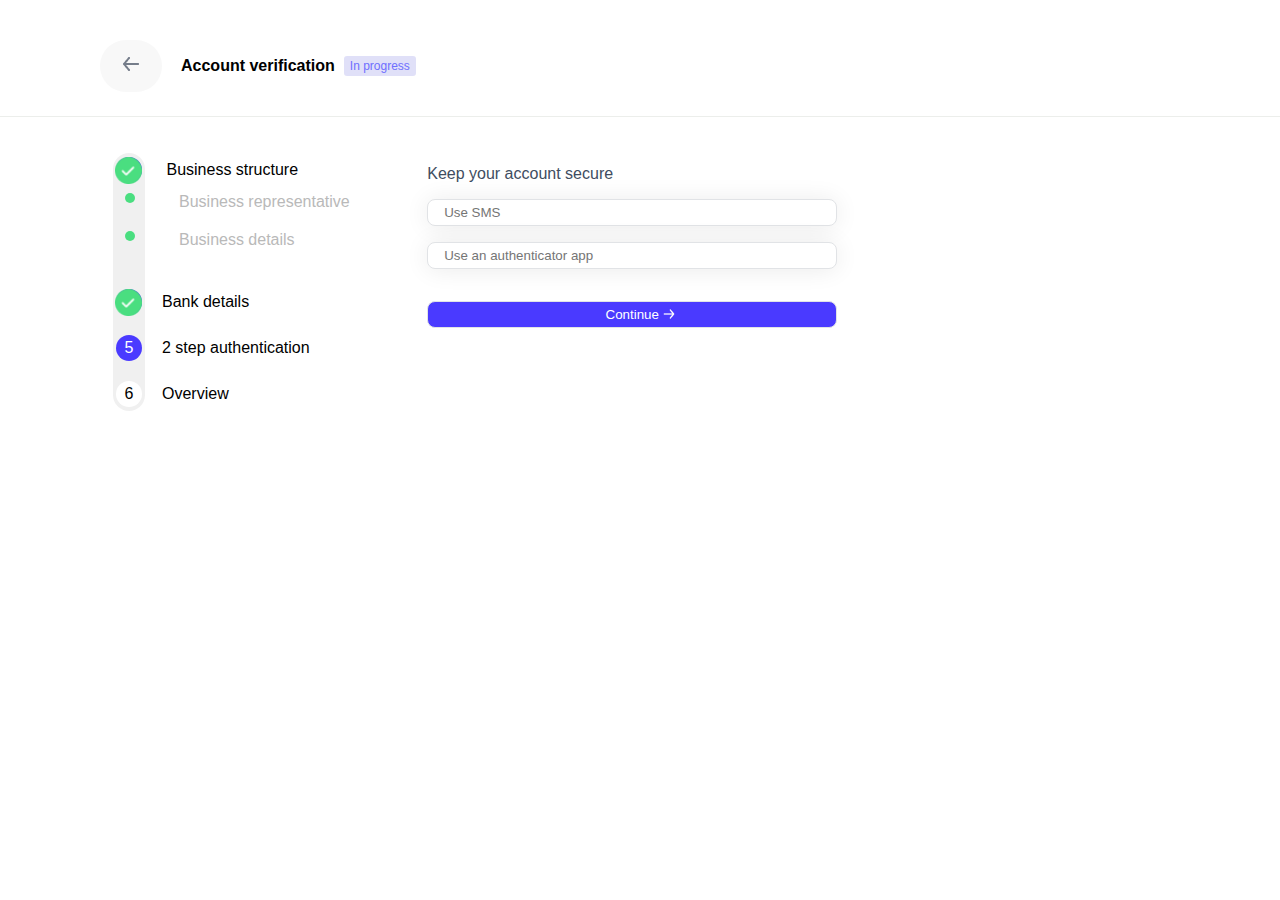
==== 2_step_authentication.html @ bdc173fe "account verification form 4 page design" ====
<!doctype html>
<html>
    <head>
        <link rel="preconnect" href="https://fonts.googleapis.com">
        <link rel="preconnect" href="https://fonts.gstatic.com" crossorigin>
        <title>account_verification</title>
        <link rel="stylesheet" href="assets/css/style.css">
    </head>
    <body>
        <div class="main">
            <header>
                <div class="header-aria">
                    <a class="left-arrow" href="#"><img src="assets/icon/arrow-left.png" alt="back button"></a>
                        <h3>Account verification</h3>
                    <p class="progress">In progress</p>
                </div>
            </header>
            <div class="border"></div>  
            <div class="contain">
                <div class="list-item list-asid">
                   <ol><span class="check-icon"><img class="business-check" src="assets/icon/Indicator.png" alt="complete"></span>
                        <li class="li-color">
                            <a href="">Business structure</a>
                            <ul>
                                <li class="style-dot green">
                                    <a class="ul-list green" href="">Business representative</a>
                                </li>
                                <li class="style-dot green">
                                    <a class="ul-list green" href="">Business details</a>
                                </li>
                            </ul>
                        </li>
                            <span class="check-icon"><img class="business-check" src="assets/icon/Indicator.png" alt="complete"></span>
                                <li class="li-color"><a href="">Bank details</a></li>
                            <li class="li-color"><a href="">2 step authentication</a></li>
                        <li class="li-last"><a href="">Overview</a></li>
                    </ol>
                    <span class="list-background"></span>
                </div>
                <div class="form-aria">
                    <form action="">
                            <div class="f-name">
                                <label for="secure">Keep your account secure</label><br>
                                <input class="secure" type="text" placeholder="Use SMS"><br>
                                <input class="secure" type="text" placeholder="Use an authenticator app"><br>
                            </div>
                        <div class="C-button">
                            <input class="Continue-button" type="submit" value="Continue">
                            <img class="button-icon" src="assets/icon/arrow-right.png" alt="">
                        </div>
                    </form>
                </div>
            </div>
        </div>
    </body>
</html>
---- assets/css/style.css ----
*{
    margin: 0;
    padding: 0;
    box-sizing: border-box;
    font-family: "Inter", sans-serif;
}
.header-aria{
    display: flex;
    margin-top: 40px;
    margin-left: 100px;
    align-items: center;
}
.left-arrow{
    background: #F8F8F8;
    width: 62px;
    padding: 12px 19px;
    border-radius: 99px;
}
h3{
    font-size: 16px;
    margin-left: 19px;
}
.progress{
    background: rgb(85 82 217 / 18%);
    font-size: 12px;
    margin: 9px;
    padding: 3px 6px;
    border-radius: 3px;
    color: #6F6FFF;
}
.border{
    border-bottom:1px solid #ECEEEB;
    margin-top: 24px;
}
.list-item{
    display: inline-block;
    margin-top: 40px;
    vertical-align: top;
}
.contain{
    padding-left: 113px;
}
form{
    width: 410px;
}
.form-aria{
    display:inline-block;
    margin-top: 48px;
    margin-left: 73px;
}
input,select{
    width: 410px;
    padding: 5px 16px;
    border: 1px solid #E1E3E6;
    border-radius: 8px;
    color: #757D8A;
}
input{
    margin-top: 16px;
}
select{
    margin-top: 16px;
    
}
.select-contein{
    margin-bottom: 32px;
}
label{
    padding-top: 32px;
    padding-bottom: 16px;
    color: #404D61;
    font-weight: 500;
}
.Continue-button{
    background: #4A3AFF;
    color: #ffffff;
}
.C-button{
    position: relative;
    margin-bottom: 25px;
}
.button-icon{
    position: absolute;
    top: 21px;
    right: 160px;
}
a{
    text-decoration: none;
    padding-left: 20px;
    color: #000000;
    display: inline-block;
}
ul li a{
    color: #737373;
}

ol{
    counter-reset: my-sec-counter;
    list-style: none;
    position: relative;
}

li::before {
    counter-increment: my-sec-counter 1;
    content: "" counter(my-sec-counter) "";
    display:inline-flex;
    width: 26px;
    height: 26px;
    background: #FFFFFF;
    border-radius: 50%;
    align-items:center;
    justify-content: center;
    cursor: pointer;
}
ul{
    counter-reset: counter-sec;
    list-style: none;
    padding-top: 10px;
    padding-left: 9px;
}

ul li::before{
    display:flex;
    content: "";
    width: 10px;
    height: 10px;
    background: #B9B9B9;
    border-radius: 50%;
    z-index: 5;
    position: absolute;
    left: 0;
    cursor: pointer;
}
.li-color::before{
    background: #4A3AFF;
    color: #ffffff;
   
}
li{
    position: relative;
    padding-left: 3px;
    padding-bottom: 20px;
}
ol::before {
    content: "";
    position: absolute;
    width: 32px;
    left: 0;
    top: -4px;
    height: 100%;
    background: rgba(217, 217, 217, 0.403);
    border-radius: 50px;
}
.li-last{
    padding-bottom: 8px;
}
.style-dot{
    padding-left: 34px;
}
/* business represent */
.check-icon{
    position: absolute;
    z-index: 2;
    padding-left: 2px;
}
.business-check{
    width: 27px;
    height: 27px;
}
.green::before{
    background: #4ADE80;
    color: #ffffff;
}
.green{
    color: #B9B9B9;
}
.blue::before{
    background: #4A3AFF;
}
.blue{
    color: #4A3AFF;
}
.First-name{
    width: 201px;
}
.your-email,.div-contein{
    padding-bottom: 32px;
}
.address,.phone,.website,.iban,.f-name{
    padding-bottom: 16px;
}
.secure{
    box-shadow: 0 1px 25px #00000015;
}
/* Overview */
.missing{
    display: flex;
    width: 410px;
    border: 1px solid #EF4444;
    border-radius: 8px;
    background: rgba(239, 68, 68, 0.085);
    justify-content: space-between;
    padding: 17px 16px;
}
.missing p{
    color: #EF4444;

}
.add-button{
    background: #ffffff;
    border: none;
    border-radius: 2px;
    font-size: 12px;
    padding: 5px;
}
.missing{
    margin-top: 16px;
}
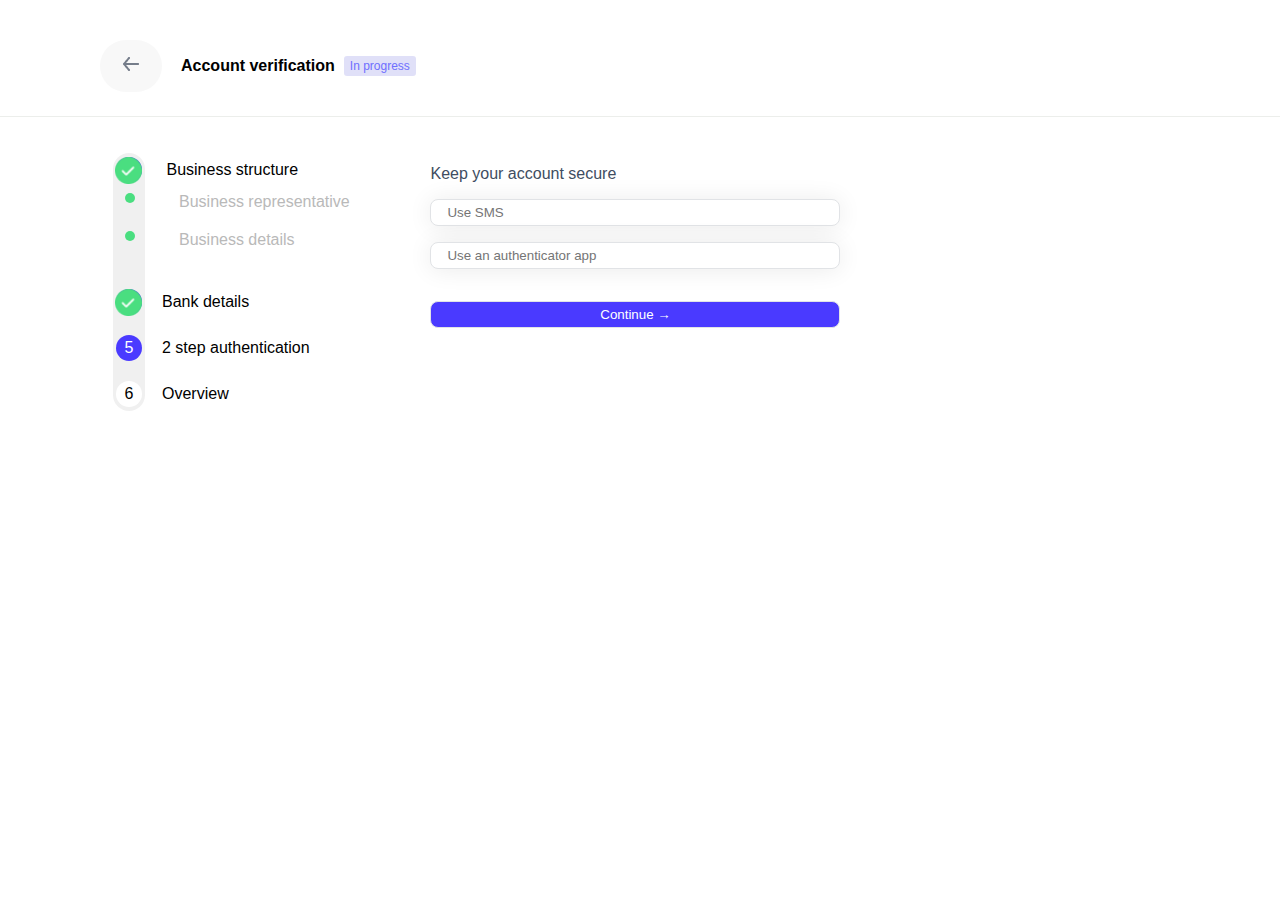
==== commit 203ff2c8: "change continue button icon" ====
--- a/2_step_authentication.html
+++ b/2_step_authentication.html
@@ -3,8 +3,9 @@
     <head>
         <link rel="preconnect" href="https://fonts.googleapis.com">
         <link rel="preconnect" href="https://fonts.gstatic.com" crossorigin>
-        <title>account_verification</title>
+        <title>2 step authentication</title>
         <link rel="stylesheet" href="assets/css/style.css">
+        <meta name="viewport" content="width=device-width, initial-scale=1.0">
     </head>
     <body>
         <div class="main">
@@ -20,20 +21,20 @@
                 <div class="list-item list-asid">
                    <ol><span class="check-icon"><img class="business-check" src="assets/icon/Indicator.png" alt="complete"></span>
                         <li class="li-color">
-                            <a href="">Business structure</a>
+                            <a href="./index.html">Business structure</a>
                             <ul>
                                 <li class="style-dot green">
-                                    <a class="ul-list green" href="">Business representative</a>
+                                    <a class="ul-list green" href="./business_representative.html">Business representative</a>
                                 </li>
                                 <li class="style-dot green">
-                                    <a class="ul-list green" href="">Business details</a>
+                                    <a class="ul-list green" href="./business_details.html">Business details</a>
                                 </li>
                             </ul>
                         </li>
                             <span class="check-icon"><img class="business-check" src="assets/icon/Indicator.png" alt="complete"></span>
-                                <li class="li-color"><a href="">Bank details</a></li>
-                            <li class="li-color"><a href="">2 step authentication</a></li>
-                        <li class="li-last"><a href="">Overview</a></li>
+                                <li class="li-color"><a href="./bank_details.html">Bank details</a></li>
+                            <li class="li-color"><a href="./2_step_authentication.html">2 step authentication</a></li>
+                        <li class="li-last"><a href="./overview.html">Overview</a></li>
                     </ol>
                     <span class="list-background"></span>
                 </div>
@@ -45,8 +46,7 @@
                                 <input class="secure" type="text" placeholder="Use an authenticator app"><br>
                             </div>
                         <div class="C-button">
-                            <input class="Continue-button" type="submit" value="Continue">
-                            <img class="button-icon" src="assets/icon/arrow-right.png" alt="">
+                            <input class="Continue-button" type="submit" value="Continue &#8594;">
                         </div>
                     </form>
                 </div>
--- a/assets/css/style.css
+++ b/assets/css/style.css
@@ -36,6 +36,7 @@
     display: inline-block;
     margin-top: 40px;
     vertical-align: top;
+    min-width: 240px;
 }
 .contain{
     padding-left: 113px;
@@ -44,12 +45,13 @@
     width: 410px;
 }
 .form-aria{
+    max-width: 410px;
     display:inline-block;
     margin-top: 48px;
     margin-left: 73px;
 }
 input,select{
-    width: 410px;
+    width: 100%;
     padding: 5px 16px;
     border: 1px solid #E1E3E6;
     border-radius: 8px;
@@ -79,11 +81,7 @@
     position: relative;
     margin-bottom: 25px;
 }
-.button-icon{
-    position: absolute;
-    top: 21px;
-    right: 160px;
-}
+
 a{
     text-decoration: none;
     padding-left: 20px;
@@ -215,4 +213,7 @@
 }
 .missing{
     margin-top: 16px;
+}
+.submit{
+    background: rgba(74, 58, 255, 0.50);
 }